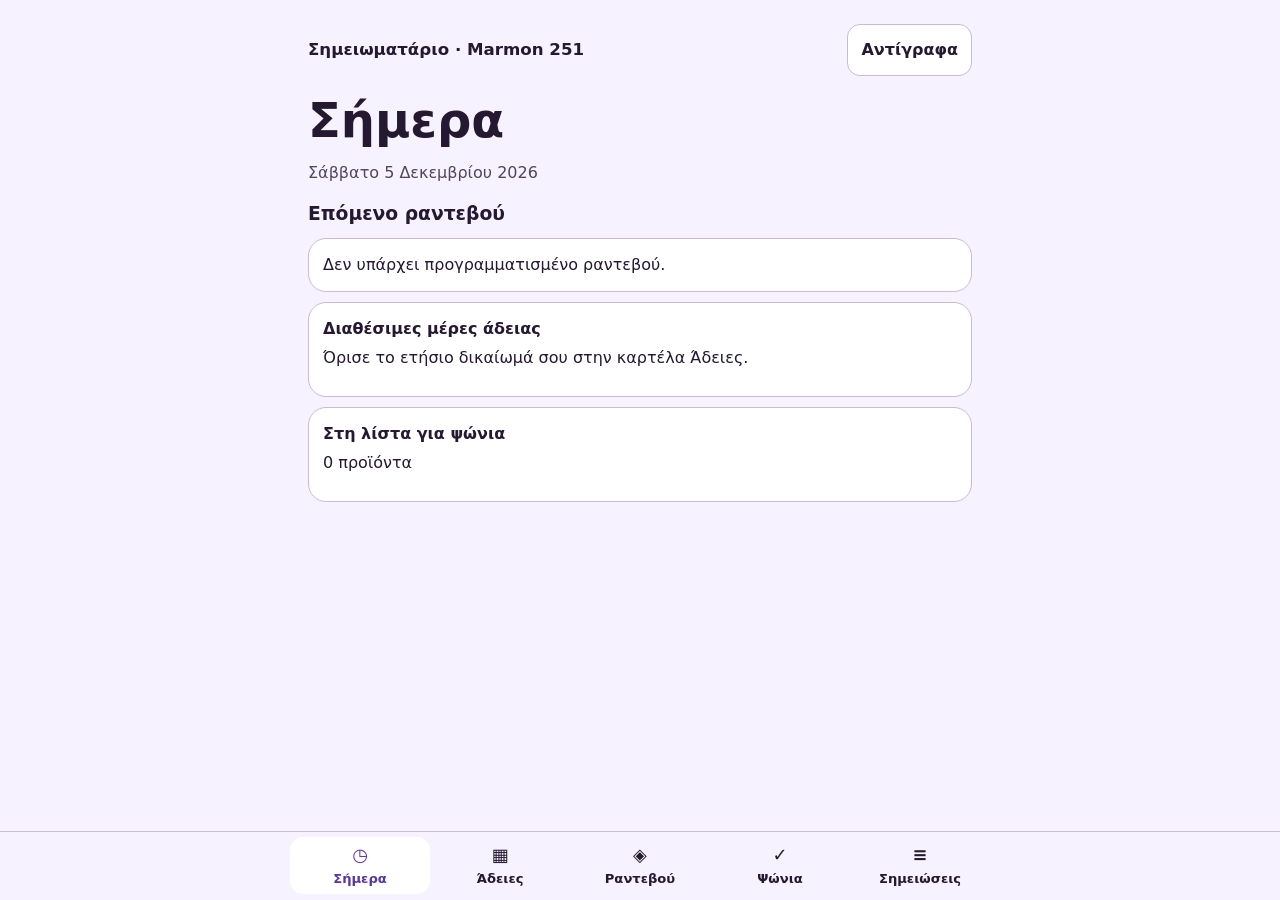
==== neo/index.html @ 47dff92d "Add Apple Calendar appointment action" ====
<!doctype html>
<html lang="el">
<head>
<meta charset="utf-8">
<meta name="viewport" content="width=device-width,initial-scale=1,viewport-fit=cover">
<meta name="theme-color" content="#151222">
<link rel="manifest" href="manifest.webmanifest">
<link rel="apple-touch-icon" href="../icon.png">
<title>Σημειωματάριο · Marmon 251</title>
<style>
:root{color-scheme:dark;--bg:#151222;--panel:#211d32;--border:#48405b;--ink:#faf7ff;--muted:#c8bfd9;--accent:#c5afff;--accent-ink:#20123d}
@media(prefers-color-scheme:light){:root{color-scheme:light;--bg:#f6f2ff;--panel:#fff;--border:#c9badd;--ink:#241931;--muted:#514560;--accent:#5736a1;--accent-ink:#fff}}
*{box-sizing:border-box}body{margin:0;background:var(--bg);color:var(--ink);font:1rem/1.5 system-ui,sans-serif}header,main,nav>div{max-width:700px;margin:auto}header{padding:max(24px,env(safe-area-inset-top)) 18px 0;display:flex;justify-content:space-between;gap:8px;align-items:center}header strong{font-size:1.04rem}main{padding:0 18px 120px}h1{font-size:clamp(2rem,8vw,3rem);margin:18px 0 14px;line-height:1.1}h2{font-size:1.17rem;margin:15px 0 6px}p{margin:5px 0 12px}.muted,small{color:var(--muted)}button,input,textarea,select{font:inherit}button,input,textarea,select{border:1px solid var(--border);border-radius:13px;background:var(--panel);color:var(--ink);min-height:52px;padding:10px 13px}button{cursor:pointer;font-weight:650}button.primary{background:var(--accent);color:var(--accent-ink);border:0}.wide{width:100%;margin:8px 0}label{display:block;margin:7px 0 3px}input:not([type=checkbox]),textarea,select{width:100%;min-width:0}textarea{min-height:92px;resize:vertical}.card{padding:14px;border:1px solid var(--border);border-radius:18px;background:var(--panel);margin:10px 0}.row{display:flex;align-items:center;gap:8px;flex-wrap:wrap}.split{display:grid;grid-template-columns:repeat(2,minmax(0,1fr));gap:8px}.stats{display:grid;grid-template-columns:repeat(2,minmax(0,1fr));gap:9px}.stats div{background:var(--bg);padding:9px;border-radius:10px}.stats strong{display:block;font-size:1.55rem}.item{width:100%;min-height:57px;text-align:left;margin:6px 0;overflow-wrap:anywhere}.item span{margin-right:8px;color:var(--accent)}.count{min-height:24px}.strike{text-decoration:line-through}.note{white-space:pre-wrap;overflow-wrap:anywhere}img{max-width:100%;max-height:320px;border-radius:12px}.tabbar{position:fixed;bottom:0;left:0;right:0;background:var(--bg);border-top:1px solid var(--border);padding:5px 4px max(6px,env(safe-area-inset-bottom))}.tabbar>div{display:grid;grid-template-columns:repeat(5,minmax(0,1fr))}.tabbar button{border:none;background:transparent;padding:3px 0;font-weight:600;font-size:.82rem;min-height:57px}.tabbar span{display:block;font-size:1.12rem}.tabbar [aria-current=page]{color:var(--accent);background:var(--panel)}[hidden]{display:none!important}dialog{color:var(--ink);background:var(--bg);width:min(94vw,550px);max-height:85dvh;border:1px solid var(--border);border-radius:16px;padding:16px}dialog::backdrop{background:#140c27b5}:focus-visible{outline:2px solid var(--accent);outline-offset:2px}
.calendar-link{display:inline-flex;align-items:center;justify-content:center;min-height:52px;padding:10px 13px;border:1px solid var(--border);border-radius:13px;background:var(--panel);color:var(--ink);font-weight:650;text-decoration:none}
</style>
<script defer src="app.js?v=4"></script>
</head>
<body>
<header><strong>Σημειωματάριο · Marmon 251</strong><button id="backup" type="button" aria-label="Αντίγραφα ασφαλείας">Αντίγραφα</button></header>
<main><h1 id="heading" tabindex="-1">Σήμερα</h1><div id="screen"></div></main>
<nav class="tabbar" aria-label="Καρτέλες"><div>
<button data-tab="today" type="button"><span aria-hidden="true">◷</span>Σήμερα</button>
<button data-tab="leave" type="button"><span aria-hidden="true">▦</span>Άδειες</button>
<button data-tab="appointments" type="button"><span aria-hidden="true">◈</span>Ραντεβού</button>
<button data-tab="shop" type="button"><span aria-hidden="true">✓</span>Ψώνια</button>
<button data-tab="notes" type="button"><span aria-hidden="true">≡</span>Σημειώσεις</button>
</div></nav>
<dialog id="editor" aria-labelledby="editor-heading"><h2 id="editor-heading"></h2><div id="editor-body"></div><button id="close-editor" type="button" class="wide">Κλείσιμο</button></dialog>
</body>
</html>
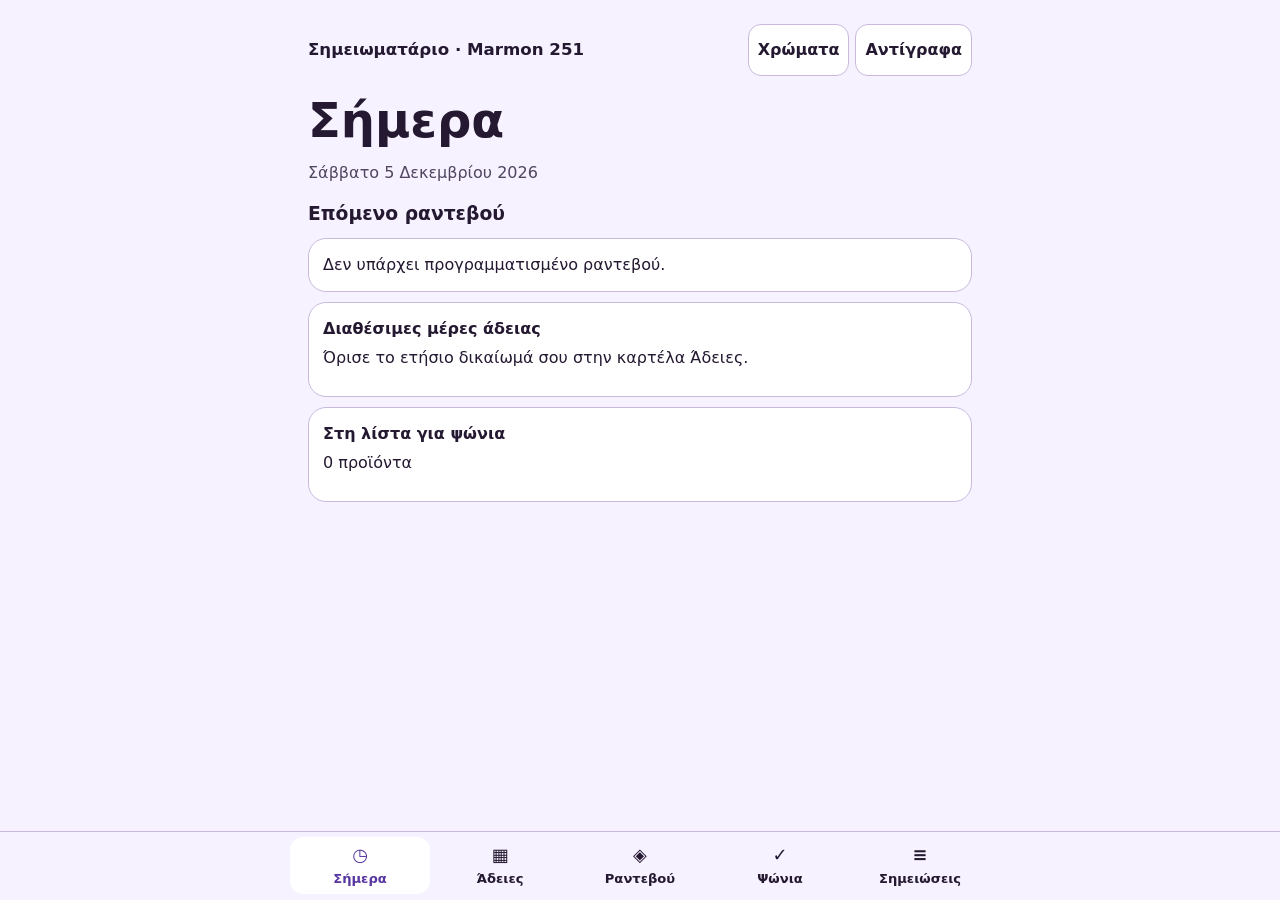
==== commit ab988dc0: "Add color themes and photo capture to the notebook" ====
--- a/neo/index.html
+++ b/neo/index.html
@@ -9,14 +9,28 @@
 <title>Σημειωματάριο · Marmon 251</title>
 <style>
 :root{color-scheme:dark;--bg:#151222;--panel:#211d32;--border:#48405b;--ink:#faf7ff;--muted:#c8bfd9;--accent:#c5afff;--accent-ink:#20123d}
-@media(prefers-color-scheme:light){:root{color-scheme:light;--bg:#f6f2ff;--panel:#fff;--border:#c9badd;--ink:#241931;--muted:#514560;--accent:#5736a1;--accent-ink:#fff}}
+@media(prefers-color-scheme:light){:root:not([data-appearance=dark]){color-scheme:light;--bg:#f6f2ff;--panel:#fff;--border:#c9badd;--ink:#241931;--muted:#514560;--accent:#5736a1;--accent-ink:#fff}}
+:root[data-appearance=light]{color-scheme:light;--bg:#f6f2ff;--panel:#fff;--border:#c9badd;--ink:#241931;--muted:#514560;--accent:#5736a1;--accent-ink:#fff}
 *{box-sizing:border-box}body{margin:0;background:var(--bg);color:var(--ink);font:1rem/1.5 system-ui,sans-serif}header,main,nav>div{max-width:700px;margin:auto}header{padding:max(24px,env(safe-area-inset-top)) 18px 0;display:flex;justify-content:space-between;gap:8px;align-items:center}header strong{font-size:1.04rem}main{padding:0 18px 120px}h1{font-size:clamp(2rem,8vw,3rem);margin:18px 0 14px;line-height:1.1}h2{font-size:1.17rem;margin:15px 0 6px}p{margin:5px 0 12px}.muted,small{color:var(--muted)}button,input,textarea,select{font:inherit}button,input,textarea,select{border:1px solid var(--border);border-radius:13px;background:var(--panel);color:var(--ink);min-height:52px;padding:10px 13px}button{cursor:pointer;font-weight:650}button.primary{background:var(--accent);color:var(--accent-ink);border:0}.wide{width:100%;margin:8px 0}label{display:block;margin:7px 0 3px}input:not([type=checkbox]),textarea,select{width:100%;min-width:0}textarea{min-height:92px;resize:vertical}.card{padding:14px;border:1px solid var(--border);border-radius:18px;background:var(--panel);margin:10px 0}.row{display:flex;align-items:center;gap:8px;flex-wrap:wrap}.split{display:grid;grid-template-columns:repeat(2,minmax(0,1fr));gap:8px}.stats{display:grid;grid-template-columns:repeat(2,minmax(0,1fr));gap:9px}.stats div{background:var(--bg);padding:9px;border-radius:10px}.stats strong{display:block;font-size:1.55rem}.item{width:100%;min-height:57px;text-align:left;margin:6px 0;overflow-wrap:anywhere}.item span{margin-right:8px;color:var(--accent)}.count{min-height:24px}.strike{text-decoration:line-through}.note{white-space:pre-wrap;overflow-wrap:anywhere}img{max-width:100%;max-height:320px;border-radius:12px}.tabbar{position:fixed;bottom:0;left:0;right:0;background:var(--bg);border-top:1px solid var(--border);padding:5px 4px max(6px,env(safe-area-inset-bottom))}.tabbar>div{display:grid;grid-template-columns:repeat(5,minmax(0,1fr))}.tabbar button{border:none;background:transparent;padding:3px 0;font-weight:600;font-size:.82rem;min-height:57px}.tabbar span{display:block;font-size:1.12rem}.tabbar [aria-current=page]{color:var(--accent);background:var(--panel)}[hidden]{display:none!important}dialog{color:var(--ink);background:var(--bg);width:min(94vw,550px);max-height:85dvh;border:1px solid var(--border);border-radius:16px;padding:16px}dialog::backdrop{background:#140c27b5}:focus-visible{outline:2px solid var(--accent);outline-offset:2px}
 .calendar-link{display:inline-flex;align-items:center;justify-content:center;min-height:52px;padding:10px 13px;border:1px solid var(--border);border-radius:13px;background:var(--panel);color:var(--ink);font-weight:650;text-decoration:none}
+
+:root[data-palette=blue]{--dark-accent:#a6ceff;--light-accent:#174f95;--dark-accent-ink:#0b2746}
+:root[data-palette=green]{--dark-accent:#a5e2bb;--light-accent:#1a663d;--dark-accent-ink:#12331e}
+:root[data-palette=rose]{--dark-accent:#ffc0d2;--light-accent:#922b56;--dark-accent-ink:#431b2b}
+:root[data-palette]:not([data-palette=violet]){--accent:var(--dark-accent);--accent-ink:var(--dark-accent-ink)}
+:root[data-appearance=light][data-palette]:not([data-palette=violet]){--accent:var(--light-accent);--accent-ink:white}
+@media(prefers-color-scheme:light){:root:not([data-appearance=dark])[data-palette]:not([data-palette=violet]){--accent:var(--light-accent);--accent-ink:white}}
+.header-actions{display:flex;align-items:center;gap:6px;flex-shrink:0}.header-actions button{padding-inline:9px}
+.note-photo{border:1px solid var(--border);border-radius:13px;margin:12px 0;padding:10px;min-width:0}
+.photo-action{display:inline-flex;align-items:center;min-height:52px;margin:0;padding:10px 13px;border:1px solid var(--border);border-radius:13px;background:var(--panel);font-weight:650;cursor:pointer}
+.visually-hidden{position:absolute!important;width:1px!important;height:1px!important;min-height:0!important;padding:0!important;clip-path:inset(50%);overflow:hidden}
+.visually-hidden:focus-visible + .photo-action{outline:2px solid var(--accent);outline-offset:2px}
+#clear-note-photo{display:block;margin-top:8px}button:disabled{opacity:.65;cursor:wait}
 </style>
-<script defer src="app.js?v=4"></script>
+<script defer src="app.js?v=5"></script>
 </head>
 <body>
-<header><strong>Σημειωματάριο · Marmon 251</strong><button id="backup" type="button" aria-label="Αντίγραφα ασφαλείας">Αντίγραφα</button></header>
+<header><strong>Σημειωματάριο · Marmon 251</strong><div class="header-actions"><button id="appearance" type="button">Χρώματα</button><button id="backup" type="button" aria-label="Αντίγραφα ασφαλείας">Αντίγραφα</button></div></header>
 <main><h1 id="heading" tabindex="-1">Σήμερα</h1><div id="screen"></div></main>
 <nav class="tabbar" aria-label="Καρτέλες"><div>
 <button data-tab="today" type="button"><span aria-hidden="true">◷</span>Σήμερα</button>
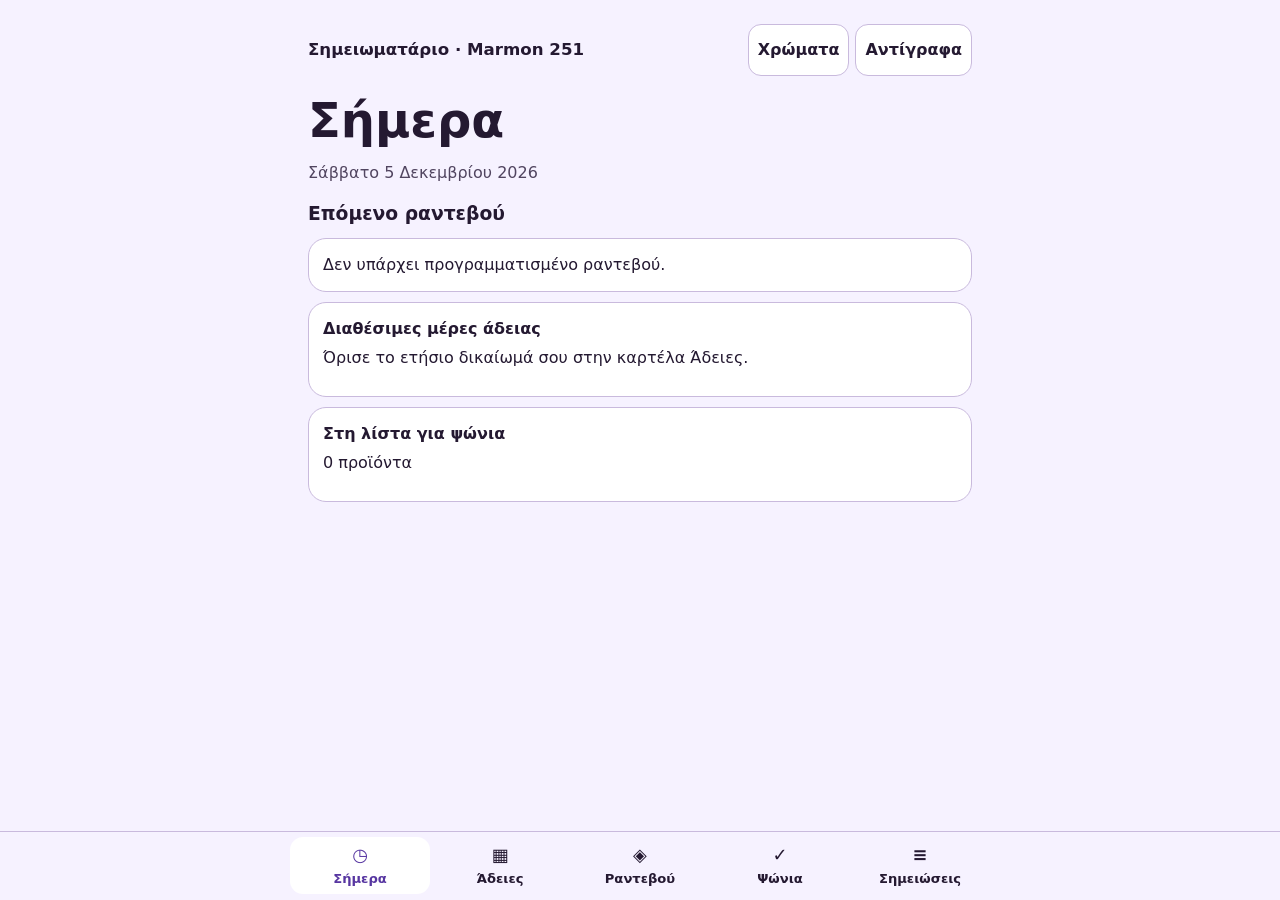
==== commit 272a4f9d: "Show a count of upcoming appointments" ====
--- a/neo/index.html
+++ b/neo/index.html
@@ -26,8 +26,10 @@
 .visually-hidden{position:absolute!important;width:1px!important;height:1px!important;min-height:0!important;padding:0!important;clip-path:inset(50%);overflow:hidden}
 .visually-hidden:focus-visible + .photo-action{outline:2px solid var(--accent);outline-offset:2px}
 #clear-note-photo{display:block;margin-top:8px}button:disabled{opacity:.65;cursor:wait}
+[data-tab=appointments]{position:relative}
+.tabbar #appointment-count{position:absolute;top:2px;left:calc(50% + 9px);min-width:20px;padding:0 4px;border:1px solid var(--panel);border-radius:12px;background:var(--accent);color:var(--accent-ink);font-size:.7rem;line-height:17px;font-weight:750;text-align:center}
 </style>
-<script defer src="app.js?v=5"></script>
+<script defer src="app.js?v=6"></script>
 </head>
 <body>
 <header><strong>Σημειωματάριο · Marmon 251</strong><div class="header-actions"><button id="appearance" type="button">Χρώματα</button><button id="backup" type="button" aria-label="Αντίγραφα ασφαλείας">Αντίγραφα</button></div></header>
@@ -35,7 +37,7 @@
 <nav class="tabbar" aria-label="Καρτέλες"><div>
 <button data-tab="today" type="button"><span aria-hidden="true">◷</span>Σήμερα</button>
 <button data-tab="leave" type="button"><span aria-hidden="true">▦</span>Άδειες</button>
-<button data-tab="appointments" type="button"><span aria-hidden="true">◈</span>Ραντεβού</button>
+<button data-tab="appointments" type="button"><span aria-hidden="true">◈</span>Ραντεβού<span id="appointment-count" aria-hidden="true" hidden></span></button>
 <button data-tab="shop" type="button"><span aria-hidden="true">✓</span>Ψώνια</button>
 <button data-tab="notes" type="button"><span aria-hidden="true">≡</span>Σημειώσεις</button>
 </div></nav>
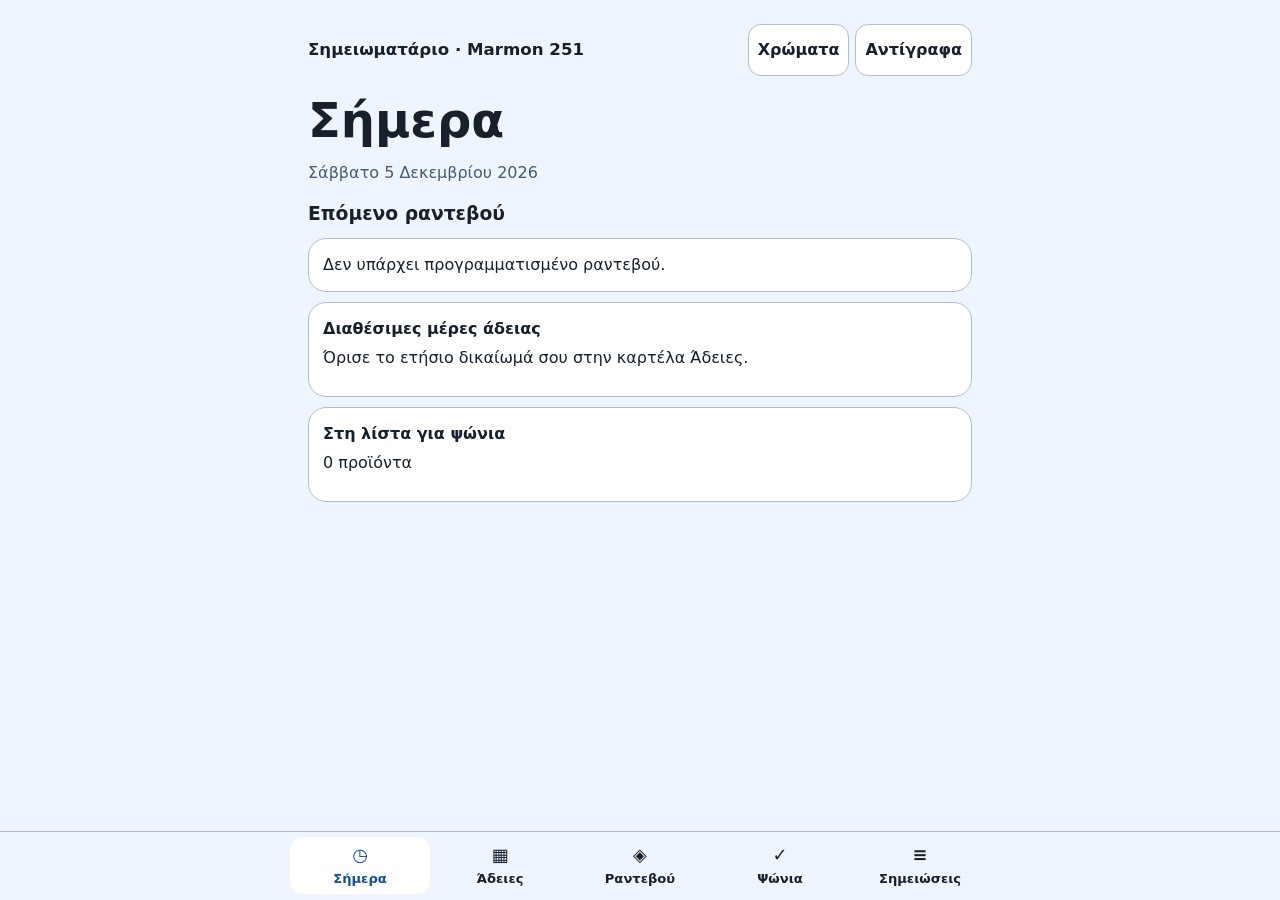
==== commit 5fe2083d: "Make photo capture easy and simplify shopping removal" ====
--- a/neo/index.html
+++ b/neo/index.html
@@ -3,23 +3,19 @@
 <head>
 <meta charset="utf-8">
 <meta name="viewport" content="width=device-width,initial-scale=1,viewport-fit=cover">
-<meta name="theme-color" content="#151222">
+<meta name="theme-color" content="#111b2a">
 <link rel="manifest" href="manifest.webmanifest">
 <link rel="apple-touch-icon" href="../icon.png">
 <title>Σημειωματάριο · Marmon 251</title>
 <style>
-:root{color-scheme:dark;--bg:#151222;--panel:#211d32;--border:#48405b;--ink:#faf7ff;--muted:#c8bfd9;--accent:#c5afff;--accent-ink:#20123d}
-@media(prefers-color-scheme:light){:root:not([data-appearance=dark]){color-scheme:light;--bg:#f6f2ff;--panel:#fff;--border:#c9badd;--ink:#241931;--muted:#514560;--accent:#5736a1;--accent-ink:#fff}}
-:root[data-appearance=light]{color-scheme:light;--bg:#f6f2ff;--panel:#fff;--border:#c9badd;--ink:#241931;--muted:#514560;--accent:#5736a1;--accent-ink:#fff}
-*{box-sizing:border-box}body{margin:0;background:var(--bg);color:var(--ink);font:1rem/1.5 system-ui,sans-serif}header,main,nav>div{max-width:700px;margin:auto}header{padding:max(24px,env(safe-area-inset-top)) 18px 0;display:flex;justify-content:space-between;gap:8px;align-items:center}header strong{font-size:1.04rem}main{padding:0 18px 120px}h1{font-size:clamp(2rem,8vw,3rem);margin:18px 0 14px;line-height:1.1}h2{font-size:1.17rem;margin:15px 0 6px}p{margin:5px 0 12px}.muted,small{color:var(--muted)}button,input,textarea,select{font:inherit}button,input,textarea,select{border:1px solid var(--border);border-radius:13px;background:var(--panel);color:var(--ink);min-height:52px;padding:10px 13px}button{cursor:pointer;font-weight:650}button.primary{background:var(--accent);color:var(--accent-ink);border:0}.wide{width:100%;margin:8px 0}label{display:block;margin:7px 0 3px}input:not([type=checkbox]),textarea,select{width:100%;min-width:0}textarea{min-height:92px;resize:vertical}.card{padding:14px;border:1px solid var(--border);border-radius:18px;background:var(--panel);margin:10px 0}.row{display:flex;align-items:center;gap:8px;flex-wrap:wrap}.split{display:grid;grid-template-columns:repeat(2,minmax(0,1fr));gap:8px}.stats{display:grid;grid-template-columns:repeat(2,minmax(0,1fr));gap:9px}.stats div{background:var(--bg);padding:9px;border-radius:10px}.stats strong{display:block;font-size:1.55rem}.item{width:100%;min-height:57px;text-align:left;margin:6px 0;overflow-wrap:anywhere}.item span{margin-right:8px;color:var(--accent)}.count{min-height:24px}.strike{text-decoration:line-through}.note{white-space:pre-wrap;overflow-wrap:anywhere}img{max-width:100%;max-height:320px;border-radius:12px}.tabbar{position:fixed;bottom:0;left:0;right:0;background:var(--bg);border-top:1px solid var(--border);padding:5px 4px max(6px,env(safe-area-inset-bottom))}.tabbar>div{display:grid;grid-template-columns:repeat(5,minmax(0,1fr))}.tabbar button{border:none;background:transparent;padding:3px 0;font-weight:600;font-size:.82rem;min-height:57px}.tabbar span{display:block;font-size:1.12rem}.tabbar [aria-current=page]{color:var(--accent);background:var(--panel)}[hidden]{display:none!important}dialog{color:var(--ink);background:var(--bg);width:min(94vw,550px);max-height:85dvh;border:1px solid var(--border);border-radius:16px;padding:16px}dialog::backdrop{background:#140c27b5}:focus-visible{outline:2px solid var(--accent);outline-offset:2px}
+:root{color-scheme:dark;--dark-bg:#111b2a;--dark-panel:#19283b;--dark-border:#3d506c;--dark-muted:#c3d3e7;--dark-accent:#a6ceff;--dark-accent-ink:#0b2746;--light-bg:#eef5ff;--light-panel:#fff;--light-border:#aebed4;--light-muted:#445b76;--light-accent:#174f95;--bg:var(--dark-bg);--panel:var(--dark-panel);--border:var(--dark-border);--ink:#f1f5f9;--muted:var(--dark-muted);--accent:var(--dark-accent);--accent-ink:var(--dark-accent-ink)}
+:root[data-palette=green]{--dark-bg:#111f18;--dark-panel:#1a2d22;--dark-border:#3f5a4c;--dark-muted:#c1dfcd;--dark-accent:#a5e2bb;--dark-accent-ink:#12331e;--light-bg:#eef7f0;--light-panel:#fff;--light-border:#adc7b6;--light-muted:#405e4b;--light-accent:#1a663d}
+:root[data-palette=graphite]{--dark-bg:#191c21;--dark-panel:#252a32;--dark-border:#49515f;--dark-muted:#c7ced7;--dark-accent:#dce4ef;--dark-accent-ink:#1f2937;--light-bg:#f1f3f5;--light-panel:#fff;--light-border:#b7bec9;--light-muted:#465363;--light-accent:#364253}
+@media(prefers-color-scheme:light){:root:not([data-appearance=dark]){color-scheme:light;--bg:var(--light-bg);--panel:var(--light-panel);--border:var(--light-border);--ink:#17212d;--muted:var(--light-muted);--accent:var(--light-accent);--accent-ink:#fff}}
+:root[data-appearance=light]{color-scheme:light;--bg:var(--light-bg);--panel:var(--light-panel);--border:var(--light-border);--ink:#17212d;--muted:var(--light-muted);--accent:var(--light-accent);--accent-ink:#fff}
+*{box-sizing:border-box}body{margin:0;background:var(--bg);color:var(--ink);font:1rem/1.5 system-ui,sans-serif}header,main,nav>div{max-width:700px;margin:auto}header{padding:max(24px,env(safe-area-inset-top)) 18px 0;display:flex;justify-content:space-between;gap:8px;align-items:center}header strong{font-size:1.04rem}main{padding:0 18px 120px}h1{font-size:clamp(2rem,8vw,3rem);margin:18px 0 14px;line-height:1.1}h2{font-size:1.17rem;margin:15px 0 6px}p{margin:5px 0 12px}.muted,small{color:var(--muted)}button,input,textarea,select{font:inherit}button,input,textarea,select{border:1px solid var(--border);border-radius:13px;background:var(--panel);color:var(--ink);min-height:52px;padding:10px 13px}button{cursor:pointer;font-weight:650}button.primary{background:var(--accent);color:var(--accent-ink);border:0}.wide{width:100%;margin:8px 0}label{display:block;margin:7px 0 3px}input:not([type=checkbox]),textarea,select{width:100%;min-width:0}textarea{min-height:92px;resize:vertical}.card{padding:14px;border:1px solid var(--border);border-radius:18px;background:var(--panel);margin:10px 0}.row{display:flex;align-items:center;gap:8px;flex-wrap:wrap}.split{display:grid;grid-template-columns:repeat(2,minmax(0,1fr));gap:8px}.stats{display:grid;grid-template-columns:repeat(2,minmax(0,1fr));gap:9px}.stats div{background:var(--bg);padding:9px;border-radius:10px}.stats strong{display:block;font-size:1.55rem}.item{width:100%;min-height:57px;text-align:left;margin:6px 0;overflow-wrap:anywhere}.item span{margin-right:8px;color:var(--accent)}.count{min-height:24px}.note{white-space:pre-wrap;overflow-wrap:anywhere}img{max-width:100%;max-height:320px;border-radius:12px}.tabbar{position:fixed;bottom:0;left:0;right:0;background:var(--bg);border-top:1px solid var(--border);padding:5px 4px max(6px,env(safe-area-inset-bottom))}.tabbar>div{display:grid;grid-template-columns:repeat(5,minmax(0,1fr))}.tabbar button{border:none;background:transparent;padding:3px 0;font-weight:600;font-size:.82rem;min-height:57px}.tabbar span{display:block;font-size:1.12rem}.tabbar [aria-current=page]{color:var(--accent);background:var(--panel)}[hidden]{display:none!important}dialog{color:var(--ink);background:var(--bg);width:min(94vw,550px);max-height:85dvh;border:1px solid var(--border);border-radius:16px;padding:16px}dialog::backdrop{background:#0b1422b5}:focus-visible{outline:2px solid var(--accent);outline-offset:2px}
 .calendar-link{display:inline-flex;align-items:center;justify-content:center;min-height:52px;padding:10px 13px;border:1px solid var(--border);border-radius:13px;background:var(--panel);color:var(--ink);font-weight:650;text-decoration:none}
 
-:root[data-palette=blue]{--dark-accent:#a6ceff;--light-accent:#174f95;--dark-accent-ink:#0b2746}
-:root[data-palette=green]{--dark-accent:#a5e2bb;--light-accent:#1a663d;--dark-accent-ink:#12331e}
-:root[data-palette=rose]{--dark-accent:#ffc0d2;--light-accent:#922b56;--dark-accent-ink:#431b2b}
-:root[data-palette]:not([data-palette=violet]){--accent:var(--dark-accent);--accent-ink:var(--dark-accent-ink)}
-:root[data-appearance=light][data-palette]:not([data-palette=violet]){--accent:var(--light-accent);--accent-ink:white}
-@media(prefers-color-scheme:light){:root:not([data-appearance=dark])[data-palette]:not([data-palette=violet]){--accent:var(--light-accent);--accent-ink:white}}
 .header-actions{display:flex;align-items:center;gap:6px;flex-shrink:0}.header-actions button{padding-inline:9px}
 .note-photo{border:1px solid var(--border);border-radius:13px;margin:12px 0;padding:10px;min-width:0}
 .photo-action{display:inline-flex;align-items:center;min-height:52px;margin:0;padding:10px 13px;border:1px solid var(--border);border-radius:13px;background:var(--panel);font-weight:650;cursor:pointer}
@@ -28,8 +24,17 @@
 #clear-note-photo{display:block;margin-top:8px}button:disabled{opacity:.65;cursor:wait}
 [data-tab=appointments]{position:relative}
 .tabbar #appointment-count{position:absolute;top:2px;left:calc(50% + 9px);min-width:20px;padding:0 4px;border:1px solid var(--panel);border-radius:12px;background:var(--accent);color:var(--accent-ink);font-size:.7rem;line-height:17px;font-weight:750;text-align:center}
+
+.shopping-group h3{margin:14px 0 2px;font-size:1rem;color:var(--muted)}
+.note-tags{margin:6px 0}.note-tag{padding:3px 10px;border:1px solid var(--border);border-radius:12px;color:var(--accent);font-size:.88rem}
+.scan-stage{position:relative;width:fit-content;max-width:100%;margin:18px auto}
+.scan-stage canvas{display:block;max-width:100%;max-height:52dvh;width:auto;height:auto;border-radius:9px}
+.scan-corner{position:absolute;display:grid;place-items:center;transform:translate(-50%,-50%);width:44px;height:44px;min-height:44px;padding:0;background:transparent;border:0;touch-action:none;z-index:1}
+.scan-corner::after{content:"";width:20px;height:20px;border-radius:50%;background:var(--accent);border:2px solid #fff;box-shadow:0 0 0 2px #172736}
+.note-capture-actions{margin:2px 0 12px}.note-capture-actions button{overflow-wrap:anywhere}
 </style>
-<script defer src="app.js?v=6"></script>
+<script defer src="scan.js?v=7"></script>
+<script defer src="app.js?v=8"></script>
 </head>
 <body>
 <header><strong>Σημειωματάριο · Marmon 251</strong><div class="header-actions"><button id="appearance" type="button">Χρώματα</button><button id="backup" type="button" aria-label="Αντίγραφα ασφαλείας">Αντίγραφα</button></div></header>
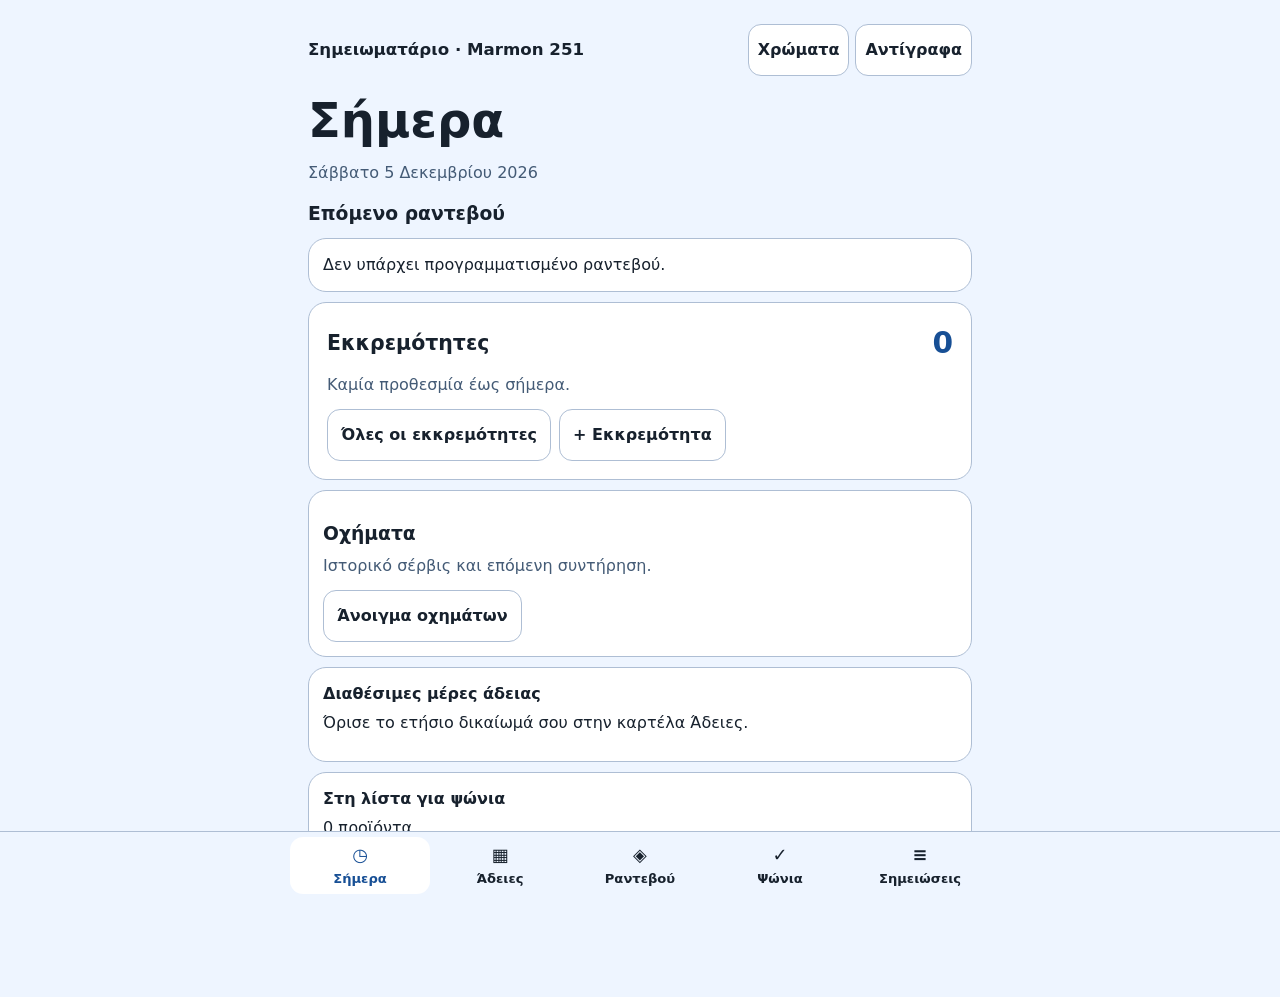
==== commit 9a03eeba: "Add tasks and vehicle overview to Today" ====
--- a/neo/index.html
+++ b/neo/index.html
@@ -32,9 +32,21 @@
 .scan-corner{position:absolute;display:grid;place-items:center;transform:translate(-50%,-50%);width:44px;height:44px;min-height:44px;padding:0;background:transparent;border:0;touch-action:none;z-index:1}
 .scan-corner::after{content:"";width:20px;height:20px;border-radius:50%;background:var(--accent);border:2px solid #fff;box-shadow:0 0 0 2px #172736}
 .note-capture-actions{margin:2px 0 12px}.note-capture-actions button{overflow-wrap:anywhere}
+
+.shopping-product-row{display:grid;grid-template-columns:minmax(0,1fr) auto;align-items:center;gap:6px}
+.shopping-photo-button{display:inline-flex;align-items:center;justify-content:center;gap:6px;font-size:.83rem;padding-inline:8px}
+.shopping-photo-button img{width:30px;height:34px;object-fit:cover;border-radius:5px}
+.appointment-photo{display:block;margin:8px 0 12px;max-height:260px;object-fit:contain}
+
+.organizer-dashboard{padding:18px}.organizer-heading{justify-content:space-between;margin-bottom:8px}
+.organizer-heading h2,.card>.organizer-heading h2{margin:0;font-size:1.28rem}.organizer-heading strong{font-size:1.85rem;color:var(--accent)}
+.organizer-dashboard ul{padding-inline-start:20px}.organizer-dashboard li{overflow-wrap:anywhere}
+.task-check{display:flex;align-items:center;gap:10px;min-height:48px}.task-check input{min-height:0;width:20px;height:20px;accent-color:var(--accent)}
+.service-history{padding-inline-start:22px}.service-history li{margin:10px 0}summary{padding-block:12px;cursor:pointer}
 </style>
 <script defer src="scan.js?v=7"></script>
-<script defer src="app.js?v=8"></script>
+<script defer src="organizer.js?v=10"></script>
+<script defer src="app.js?v=10"></script>
 </head>
 <body>
 <header><strong>Σημειωματάριο · Marmon 251</strong><div class="header-actions"><button id="appearance" type="button">Χρώματα</button><button id="backup" type="button" aria-label="Αντίγραφα ασφαλείας">Αντίγραφα</button></div></header>
